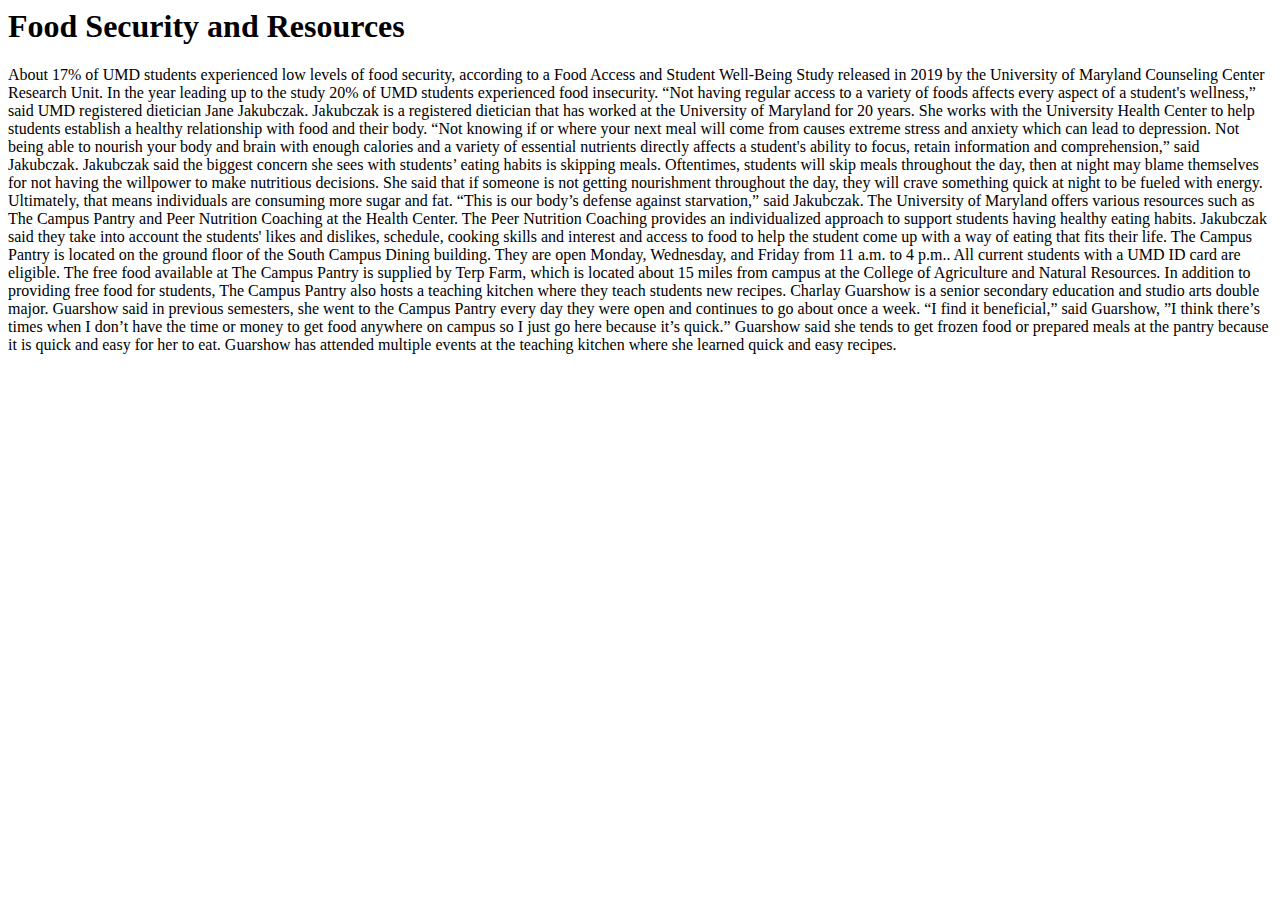
==== final/index.html @ 4236d29e "commit" ====
<html lang="en">

<head>
    <meta charset="UTF-8">
    <meta name="viewport" content="width=device-width, initial-scale=1.0">
    <meta http-equiv="X-UA-Compatible" content="ie=edge">
    <title>Food security</title>
    <meta name="description" content="About 17% of UMD students experienced low levels of food security, according to a Food Access and Student Well-Being Study released in 2019 by the University of Maryland Counseling Center Research Unit. In the year leading up to the study 20% of UMD students experienced food insecurity.

    ">
    <!--fonts-->



    <!--css-->
    <link rel="stylesheet" href="css/final.css">

    <link href="https://cdn.jsdelivr.net/npm/bootstrap@5.3.2/dist/css/bootstrap.min.css" rel="stylesheet"
        integrity="sha384-T3c6CoIi6uLrA9TneNEoa7RxnatzjcDSCmG1MXxSR1GAsXEV/Dwwykc2MPK8M2HN" crossorigin="anonymous">
    <link rel="stylesheet" href="css/final.css">
</head>

<body>
    <div class="container">
    <h1>Food Security and Resources</h1>
    <p>About 17% of UMD students experienced low levels of food security, according to a Food Access and Student
        Well-Being Study released in 2019 by the University of Maryland Counseling Center Research Unit. In the year
        leading up to the study 20% of UMD students experienced food insecurity.

        “Not having regular access to a variety of foods affects every aspect of a student's wellness,” said UMD
        registered dietician Jane Jakubczak.

        Jakubczak is a registered dietician that has worked at the University of Maryland for 20 years. She works with
        the University Health Center to help students establish a healthy relationship with food and their body.

        “Not knowing if or where your next meal will come from causes extreme stress and anxiety which can lead to
        depression. Not being able to nourish your body and brain with enough calories and a variety of essential
        nutrients directly affects a student's ability to focus, retain information and comprehension,” said Jakubczak.

        Jakubczak said the biggest concern she sees with students’ eating habits is skipping meals. Oftentimes, students
        will skip meals throughout the day, then at night may blame themselves for not having the willpower to make
        nutritious decisions.

        She said that if someone is not getting nourishment throughout the day, they will crave something quick at night
        to be fueled with energy. Ultimately, that means individuals are consuming more sugar and fat.

        “This is our body’s defense against starvation,” said Jakubczak.

        The University of Maryland offers various resources such as The Campus Pantry and Peer Nutrition Coaching at the
        Health Center.

        The Peer Nutrition Coaching provides an individualized approach to support students having healthy eating
        habits. Jakubczak said they take into account the students' likes and dislikes, schedule, cooking skills and
        interest and access to food to help the student come up with a way of eating that fits their life.

        The Campus Pantry is located on the ground floor of the South Campus Dining building. They are open Monday,
        Wednesday, and Friday from 11 a.m. to 4 p.m.. All current students with a UMD ID card are eligible.

        The free food available at The Campus Pantry is supplied by Terp Farm, which is located about 15 miles from
        campus at the College of Agriculture and Natural Resources.

        In addition to providing free food for students, The Campus Pantry also hosts a teaching kitchen where they
        teach students new recipes.

        Charlay Guarshow is a senior secondary education and studio arts double major. Guarshow said in previous
        semesters, she went to the Campus Pantry every day they were open and continues to go about once a week.

        “I find it beneficial,” said Guarshow, ”I think there’s times when I don’t have the time or money to get food
        anywhere on campus so I just go here because it’s quick.”

        Guarshow said she tends to get frozen food or prepared meals at the pantry because it is quick and easy for her
        to eat. Guarshow has attended multiple events at the teaching kitchen where she learned quick and easy recipes.
    </div>
    </p>
</body>
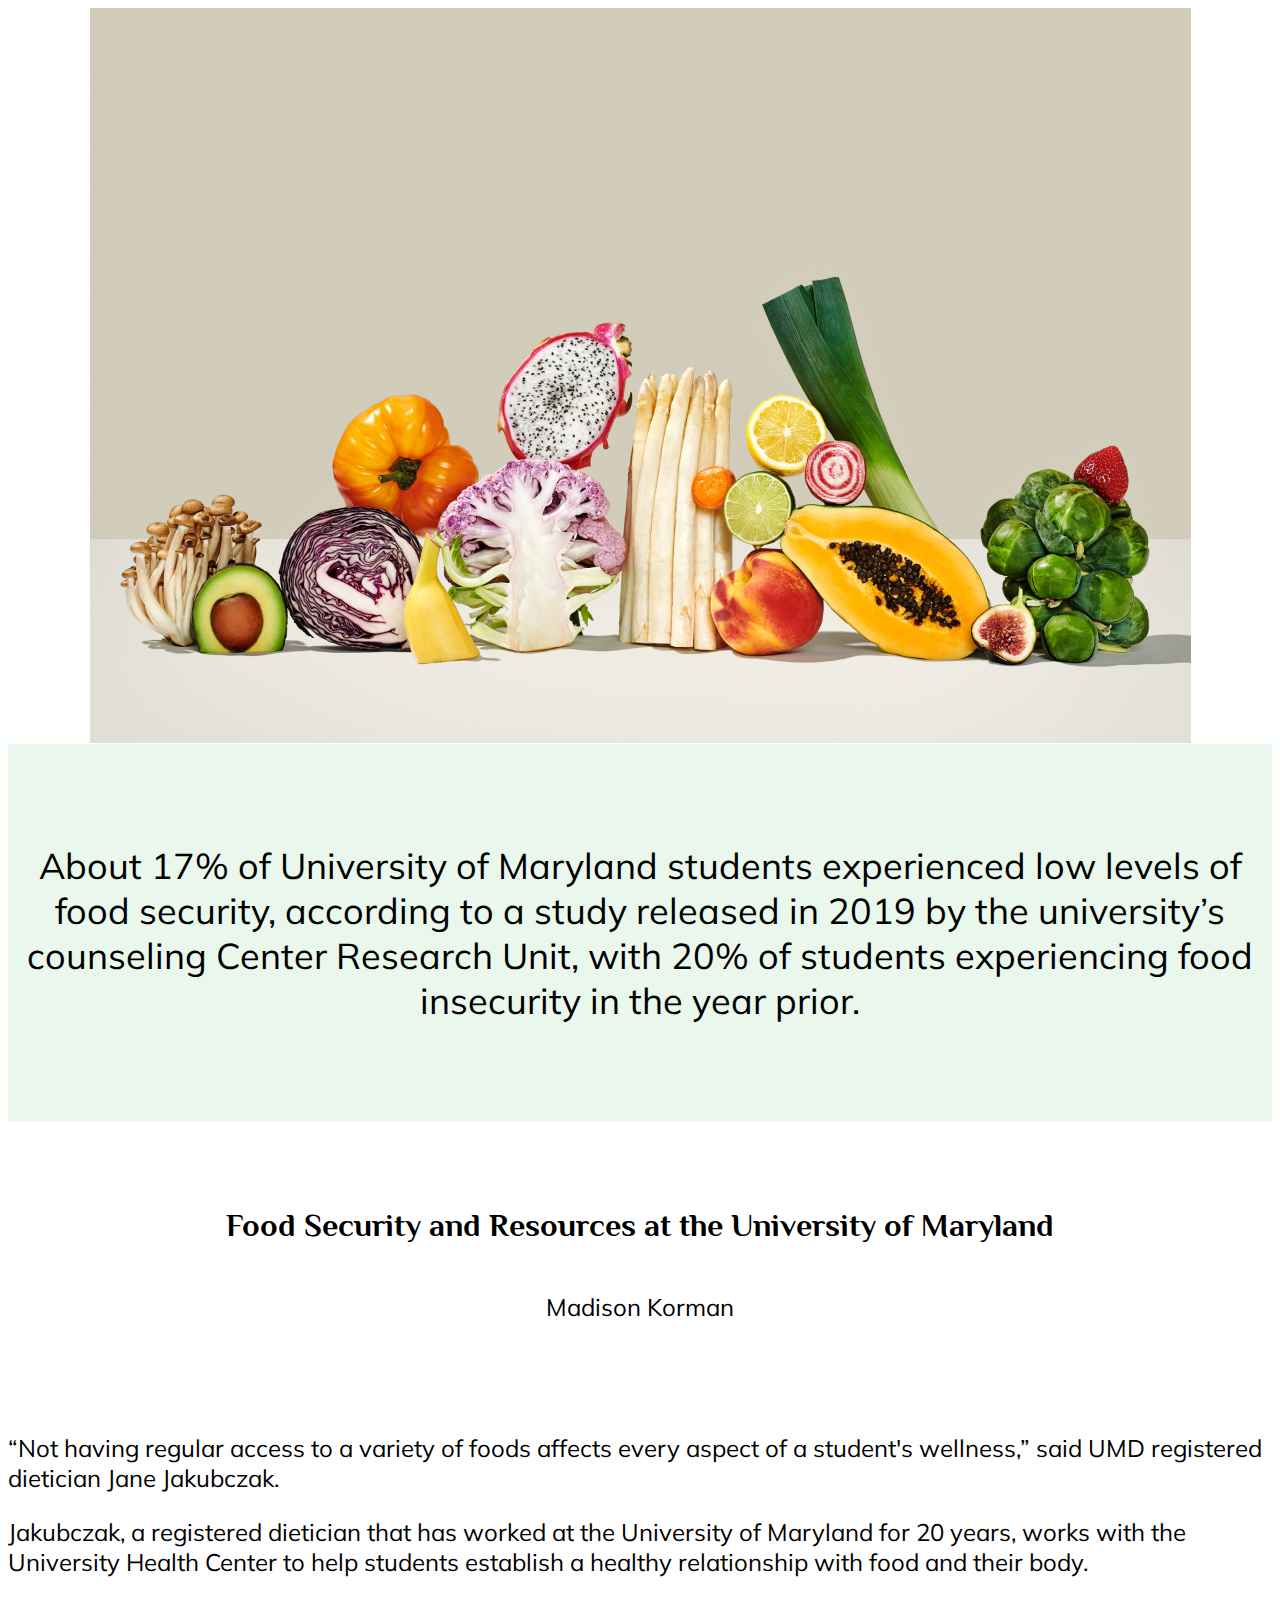
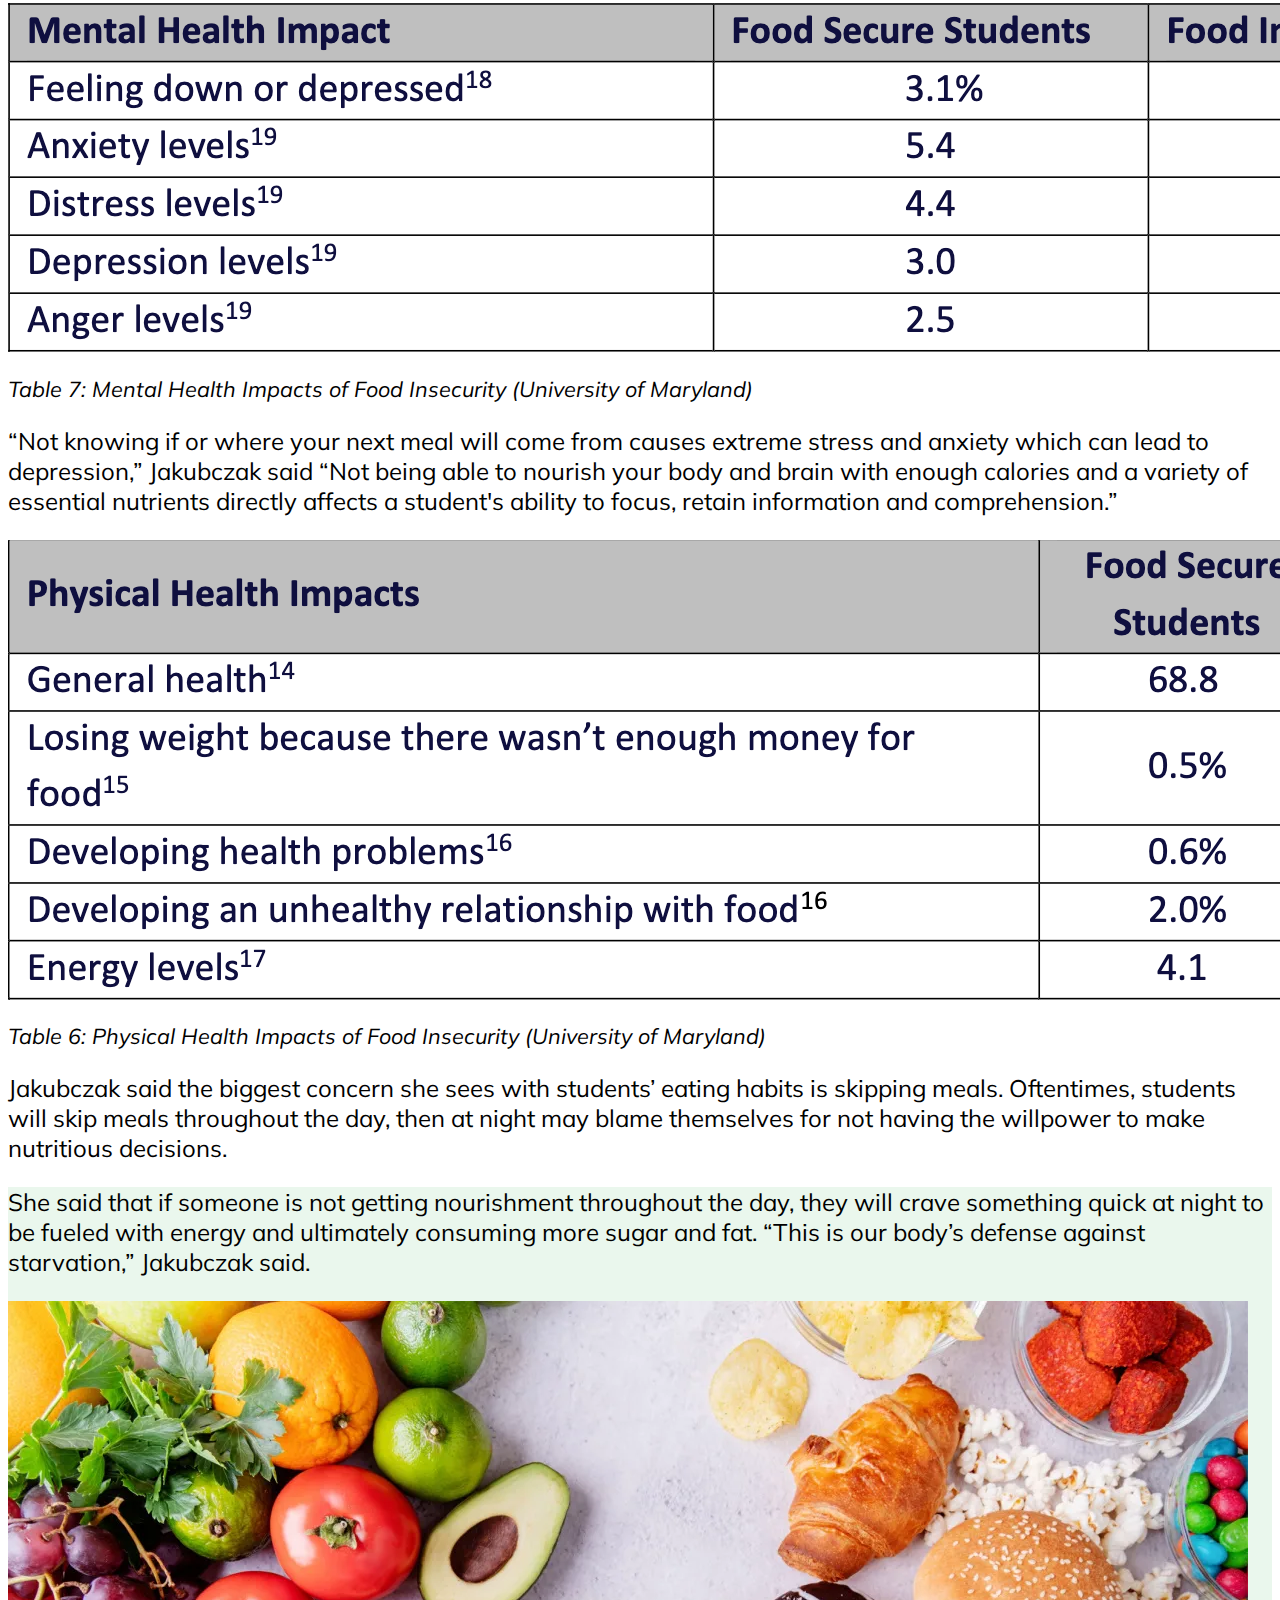
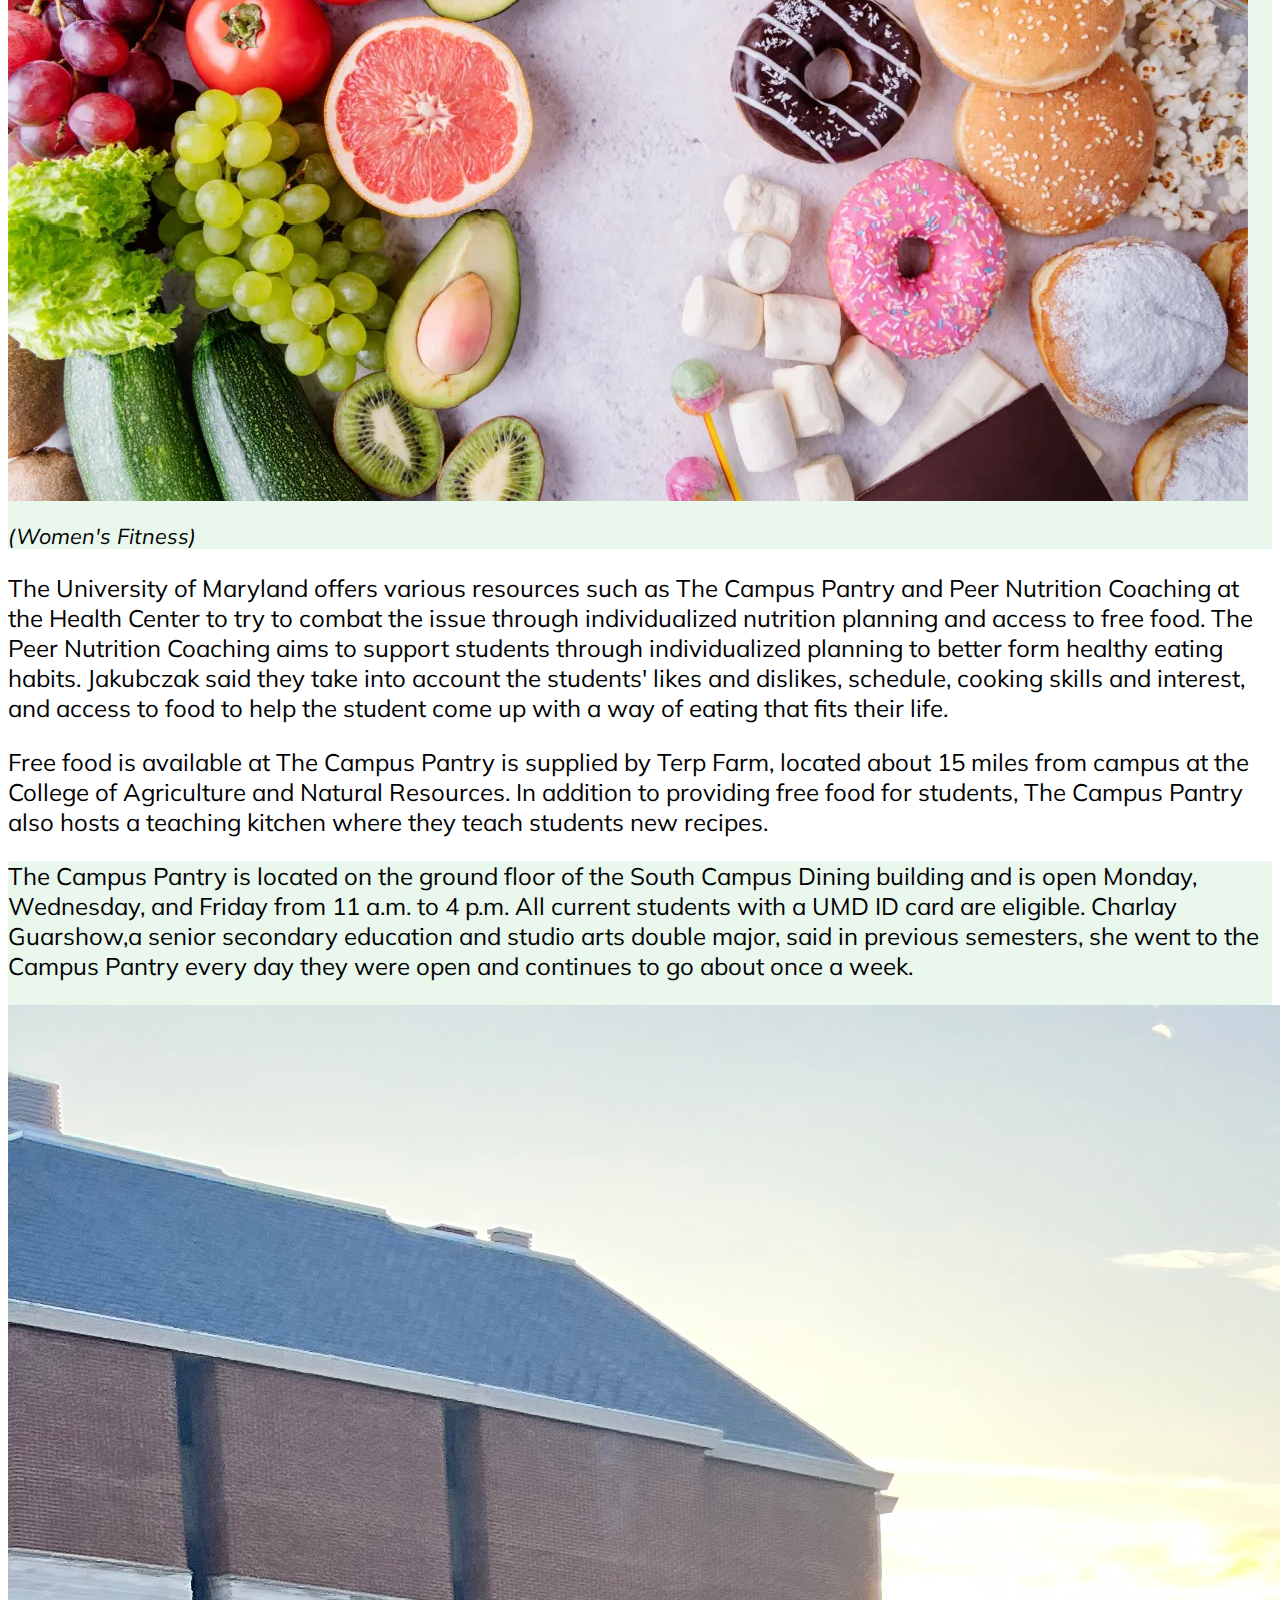
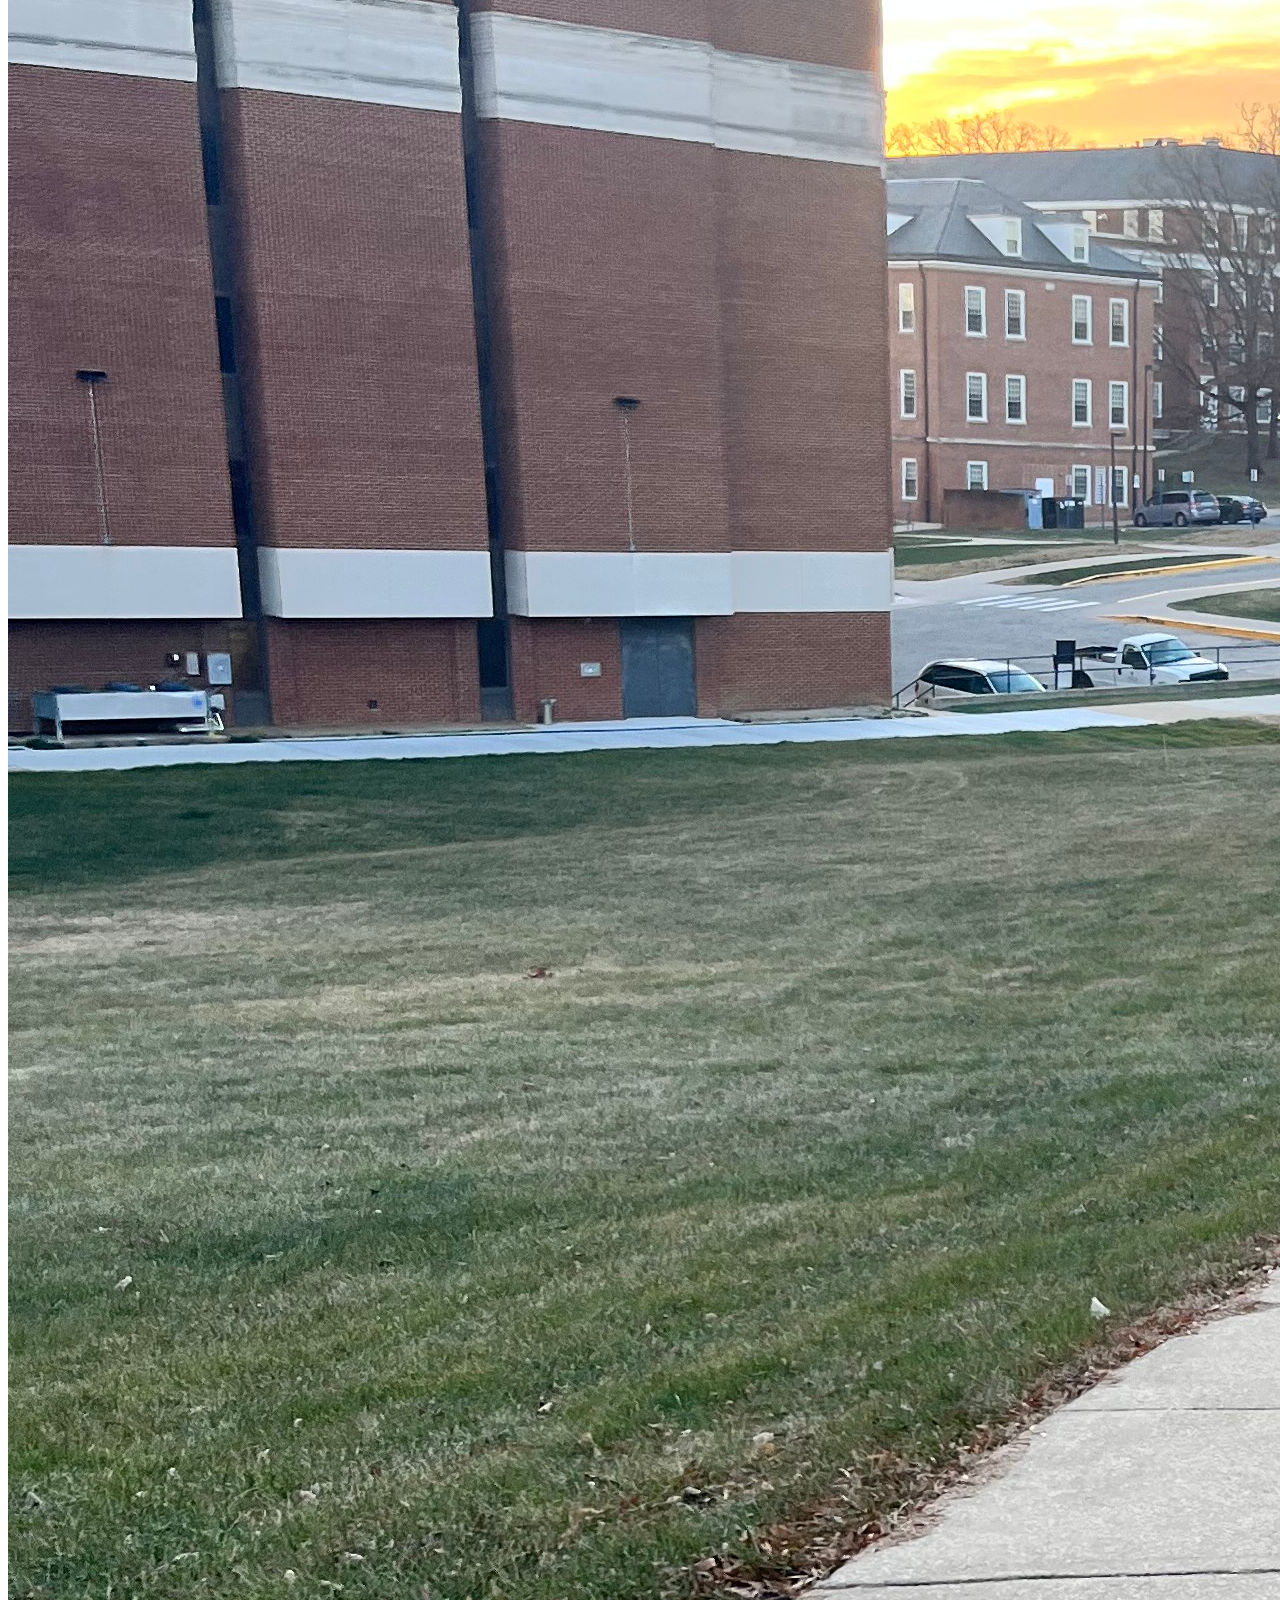
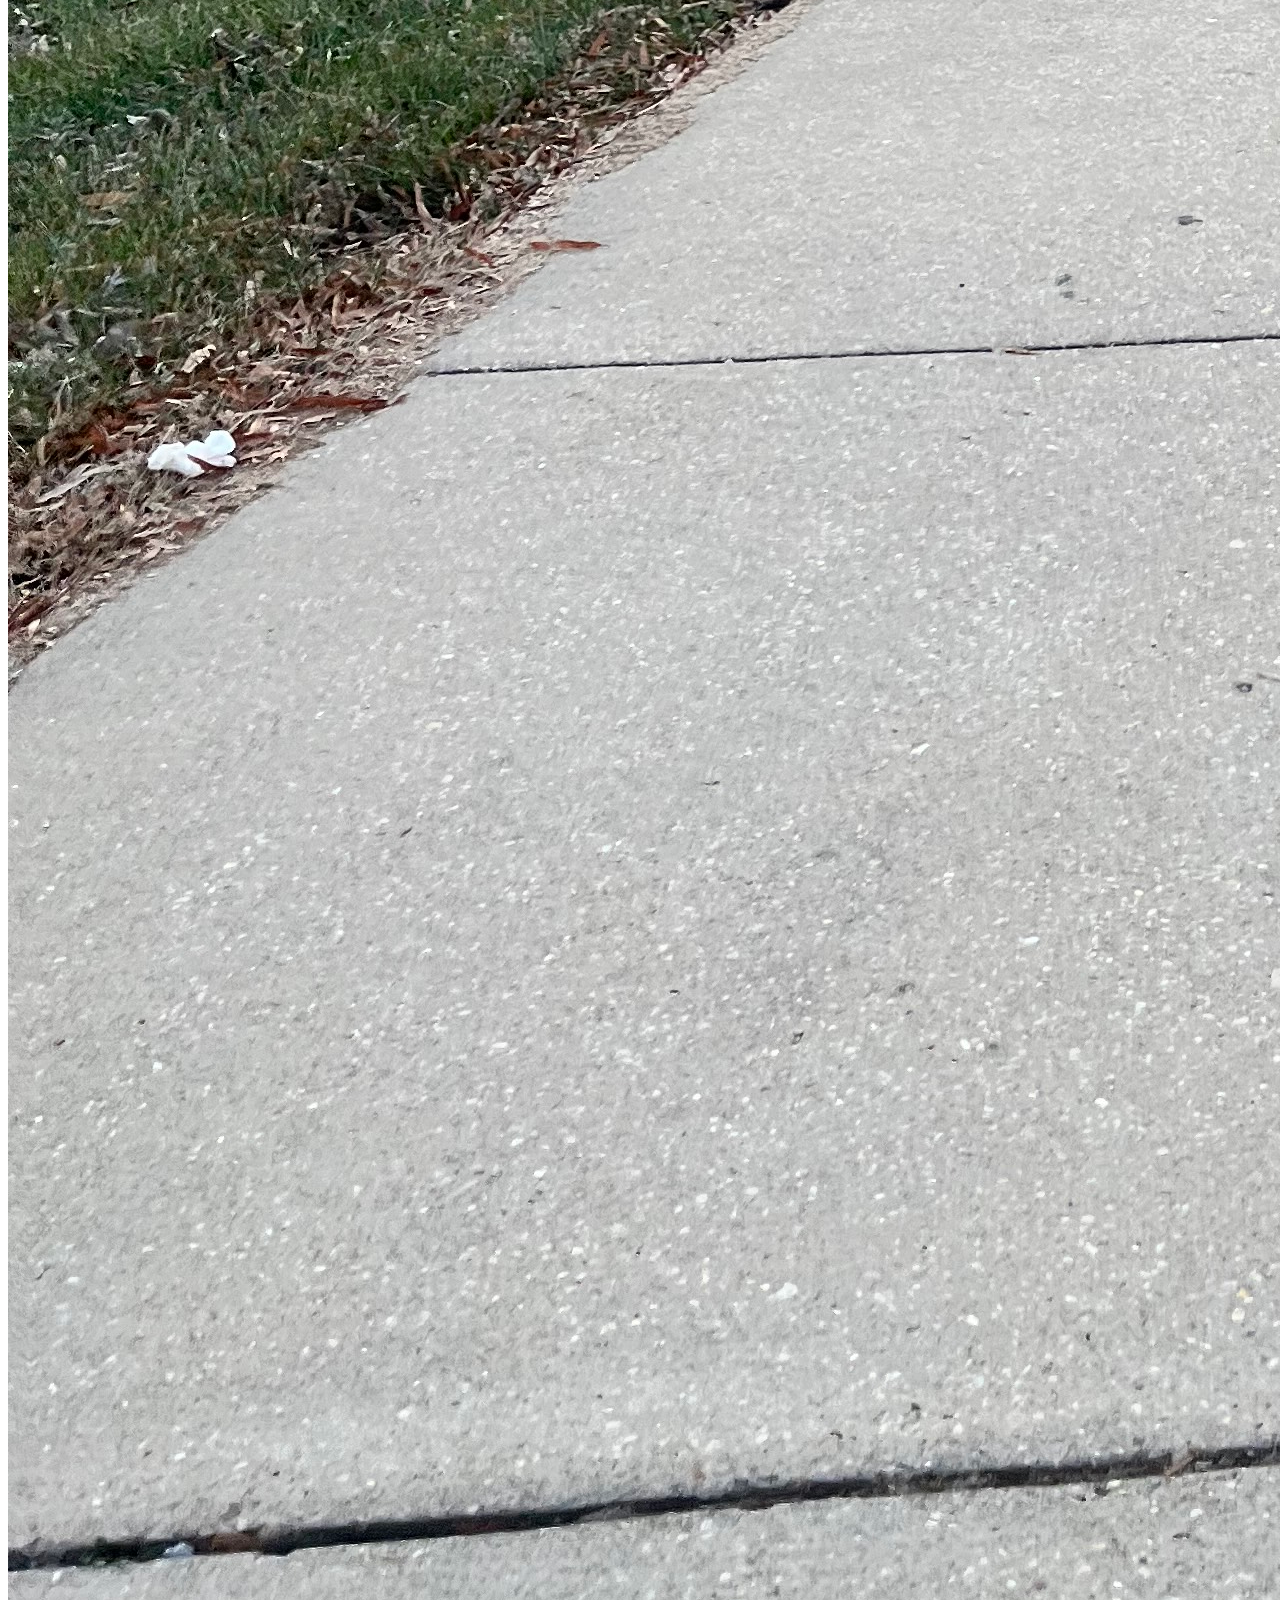
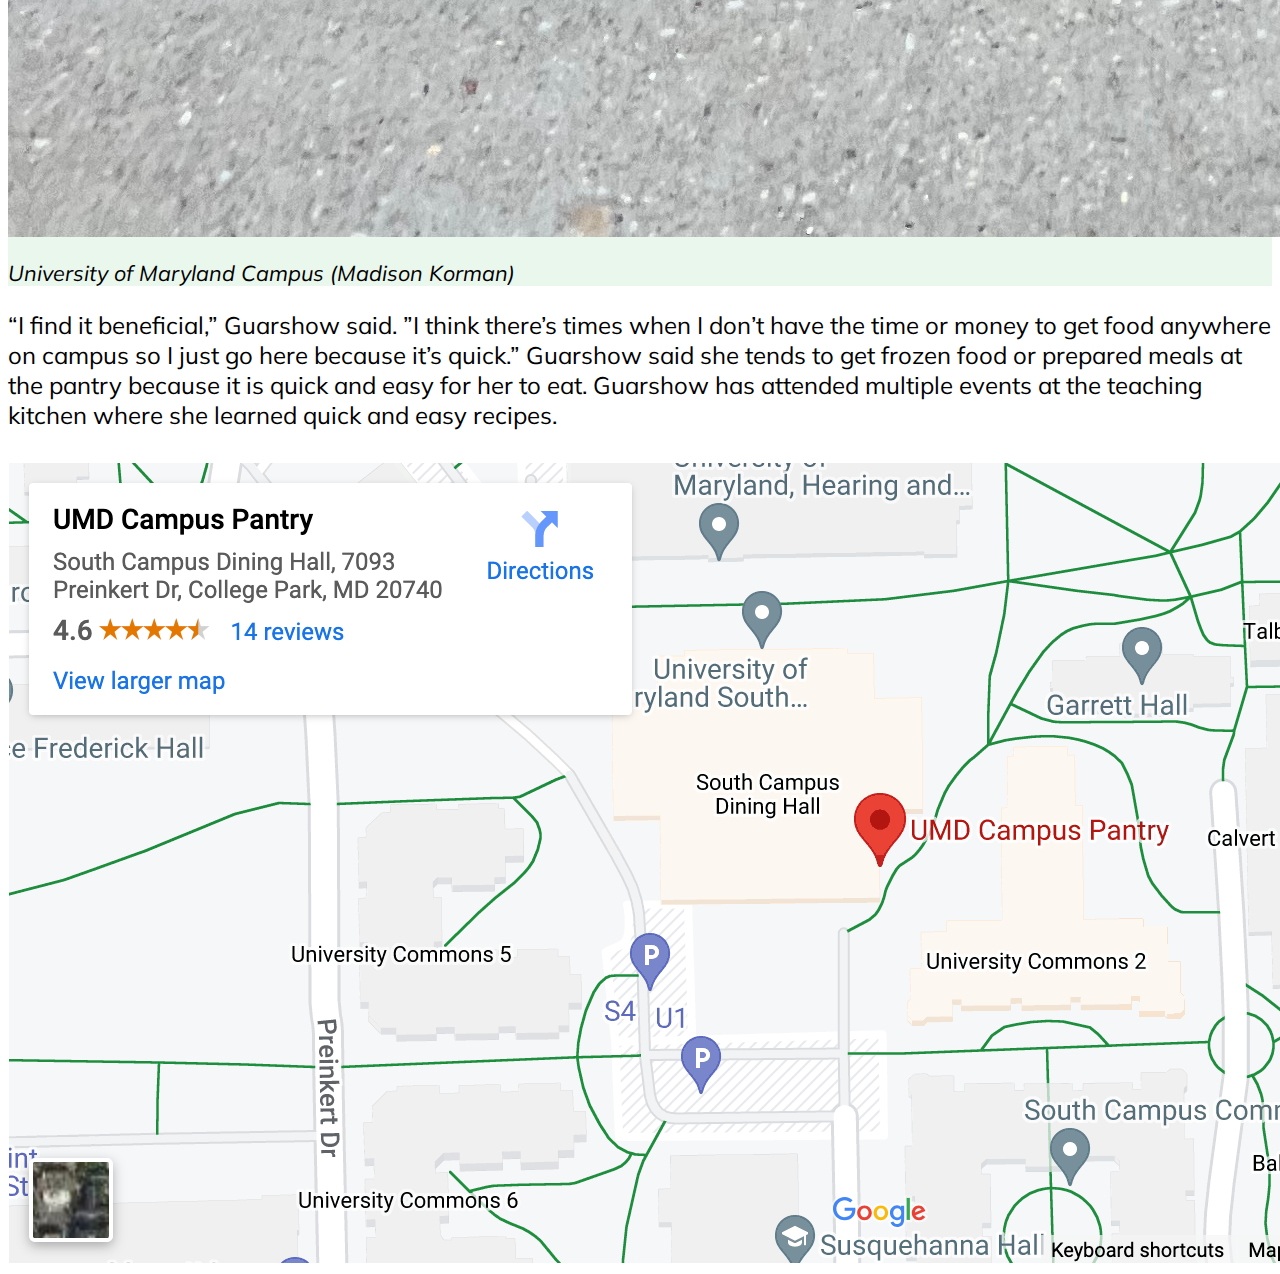
==== commit 9d299575: "commit" ====
--- a/final/index.html
+++ b/final/index.html
@@ -4,72 +4,126 @@
     <meta charset="UTF-8">
     <meta name="viewport" content="width=device-width, initial-scale=1.0">
     <meta http-equiv="X-UA-Compatible" content="ie=edge">
-    <title>Food security</title>
+    <title>Food Security</title>
     <meta name="description" content="About 17% of UMD students experienced low levels of food security, according to a Food Access and Student Well-Being Study released in 2019 by the University of Maryland Counseling Center Research Unit. In the year leading up to the study 20% of UMD students experienced food insecurity.
 
     ">
     <!--fonts-->
 
-
+    <link rel="preconnect" href="https://fonts.googleapis.com">
+    <link rel="preconnect" href="https://fonts.gstatic.com" crossorigin>
+    <link href="https://fonts.googleapis.com/css2?family=Philosopher:ital,wght@0,400;0,700;1,400;1,700&display=swap"
+        rel="stylesheet">
+    <link
+        href="https://fonts.googleapis.com/css2?family=Mulish:ital,wght@0,200;0,300;0,400;0,500;0,600;0,700;0,800;0,900;0,1000;1,200;1,300;1,400;1,500;1,600;1,700;1,800;1,900;1,1000&display=swap"
+        rel="stylesheet">
 
     <!--css-->
     <link rel="stylesheet" href="css/final.css">
 
     <link href="https://cdn.jsdelivr.net/npm/bootstrap@5.3.2/dist/css/bootstrap.min.css" rel="stylesheet"
         integrity="sha384-T3c6CoIi6uLrA9TneNEoa7RxnatzjcDSCmG1MXxSR1GAsXEV/Dwwykc2MPK8M2HN" crossorigin="anonymous">
-    <link rel="stylesheet" href="css/final.css">
+
 </head>
 
 <body>
+    <header>
+        <img src="img/firsthealthy.png" alt="healthy" class="img-fluid">
+    </header>
+    <div class="pad">
+        <p>
+            About 17% of University of Maryland students experienced low levels of food security, according to a
+            study
+            released in 2019 by the university’s counseling Center Research Unit, with 20% of students experiencing
+            food
+            insecurity in the year prior.
+        </p>
+    </div>
     <div class="container">
-    <h1>Food Security and Resources</h1>
-    <p>About 17% of UMD students experienced low levels of food security, according to a Food Access and Student
-        Well-Being Study released in 2019 by the University of Maryland Counseling Center Research Unit. In the year
-        leading up to the study 20% of UMD students experienced food insecurity.
 
-        “Not having regular access to a variety of foods affects every aspect of a student's wellness,” said UMD
-        registered dietician Jane Jakubczak.
+        <h1>Food Security and Resources at the University of Maryland</h1>
+        <div class="name">
+            <p>Madison Korman</p>
+        </div>
+        <p>
+            “Not having regular access to a variety of foods affects every aspect of a student's wellness,” said UMD
+            registered dietician Jane Jakubczak.</p>
+        <p>Jakubczak, a registered dietician that has worked at the University of Maryland for 20 years, works with the
+            University Health Center to help students establish a healthy relationship with food and their body.</p>
+        <img src="img/chart2.png" alt="chart 2" class="img-fluid">
+        <div class="caption">
+            <p>Table 7: Mental Health Impacts of Food Insecurity (University of Maryland)</p>
+        </div>
+        <p>“Not knowing if or where your next meal will come from causes extreme stress and anxiety which can lead to
+            depression,” Jakubczak said “Not being able to nourish your body and brain with enough calories and a
+            variety of essential nutrients directly affects a student's ability to focus, retain information and
+            comprehension.” </p>
+        <img src="img/chart1.png"
+            alt="chrome-extension://bdfcnmeidppjeaggnmidamkiddifkdib/viewer.html?file=https://studentaffairs.umd.edu/sites/default/files/2021-11/Food%20Access%20%26%20Student%20Well-being%20Study%20Report_September2019.pdf"
+            class="img-fluid">
+        <div class="caption">
+            <p>Table 6: Physical Health Impacts of Food Insecurity (University of Maryland)</p>
+        </div>
+        <p>
+            Jakubczak said the biggest concern she sees with students’ eating habits is skipping meals. Oftentimes,
+            students will skip meals throughout the day, then at night may blame themselves for not having the willpower
+            to make nutritious decisions.</p>
+        <div class="row">
+            <div class="col-sm-6">
+                <p>
+                    She said that if someone is not getting nourishment throughout the day, they will crave something
+                    quick at
+                    night to be fueled with energy and ultimately consuming more sugar and fat.
+                    “This is our body’s defense against starvation,” Jakubczak said.</p>
+            </div>
+            <div class="col-sm-6">
+                <img src="img/sugarfat.webp" alt="sugar" class="img-fluid">
+                <div class="caption">
+                    <p>(Women's Fitness)</p>
+                </div>
+            </div>
+        </div>
+        <p>
+            The University of Maryland offers various resources such as The Campus Pantry and Peer Nutrition Coaching at
+            the Health Center to try to combat the issue through individualized nutrition planning and access to free
+            food. The Peer Nutrition Coaching aims to support students through individualized planning to better form
+            healthy
+            eating habits. Jakubczak said they take into account the students' likes and dislikes, schedule, cooking
+            skills and interest, and access to food to help the student come up with a way of eating that fits their
+            life.</p>
+        <p>
+            Free food is available at The Campus Pantry is supplied by Terp Farm, located about 15 miles from campus at
+            the College of Agriculture and Natural Resources.
+            In addition to providing free food for students, The Campus Pantry also hosts a teaching kitchen where they
+            teach students new recipes.</p>
+        <div class="row">
+            <div class="col-sm-6">
+                <p>
+                    The Campus Pantry is located on the ground floor of the South Campus Dining building and is open
+                    Monday,
+                    Wednesday, and Friday from 11 a.m. to 4 p.m. All current students with a UMD ID card are eligible.
+                    Charlay Guarshow,a senior secondary education and studio arts double major, said in previous
+                    semesters, she
+                    went to the Campus Pantry every day they were open and continues to go about once a week.</p>
+            </div>
+            <div class="col-sm-6">
 
-        Jakubczak is a registered dietician that has worked at the University of Maryland for 20 years. She works with
-        the University Health Center to help students establish a healthy relationship with food and their body.
+                <img src="img/campus.jpeg" alt="campus" class="img-fluid">
+                <div class="caption">
+                    <p>University of Maryland Campus (Madison Korman)</p>
+                </div>
+            </div>
+        </div>
+        <p>
+            “I find it beneficial,” Guarshow said. ”I think there’s times when I don’t have the time or money to get
+            food anywhere on campus so I just go here because it’s quick.”
+            Guarshow said she tends to get frozen food or prepared meals at the pantry because it is quick and easy for
+            her to eat. Guarshow has attended multiple events at the teaching kitchen where she learned quick and easy
+            recipes. </p>
 
-        “Not knowing if or where your next meal will come from causes extreme stress and anxiety which can lead to
-        depression. Not being able to nourish your body and brain with enough calories and a variety of essential
-        nutrients directly affects a student's ability to focus, retain information and comprehension,” said Jakubczak.
+    </div>
+    <img src="img/map.png" alt="Campus Pantry Map" class="img-fluid">
 
-        Jakubczak said the biggest concern she sees with students’ eating habits is skipping meals. Oftentimes, students
-        will skip meals throughout the day, then at night may blame themselves for not having the willpower to make
-        nutritious decisions.
+</body>
 
-        She said that if someone is not getting nourishment throughout the day, they will crave something quick at night
-        to be fueled with energy. Ultimately, that means individuals are consuming more sugar and fat.
-
-        “This is our body’s defense against starvation,” said Jakubczak.
-
-        The University of Maryland offers various resources such as The Campus Pantry and Peer Nutrition Coaching at the
-        Health Center.
-
-        The Peer Nutrition Coaching provides an individualized approach to support students having healthy eating
-        habits. Jakubczak said they take into account the students' likes and dislikes, schedule, cooking skills and
-        interest and access to food to help the student come up with a way of eating that fits their life.
-
-        The Campus Pantry is located on the ground floor of the South Campus Dining building. They are open Monday,
-        Wednesday, and Friday from 11 a.m. to 4 p.m.. All current students with a UMD ID card are eligible.
-
-        The free food available at The Campus Pantry is supplied by Terp Farm, which is located about 15 miles from
-        campus at the College of Agriculture and Natural Resources.
-
-        In addition to providing free food for students, The Campus Pantry also hosts a teaching kitchen where they
-        teach students new recipes.
-
-        Charlay Guarshow is a senior secondary education and studio arts double major. Guarshow said in previous
-        semesters, she went to the Campus Pantry every day they were open and continues to go about once a week.
-
-        “I find it beneficial,” said Guarshow, ”I think there’s times when I don’t have the time or money to get food
-        anywhere on campus so I just go here because it’s quick.”
-
-        Guarshow said she tends to get frozen food or prepared meals at the pantry because it is quick and easy for her
-        to eat. Guarshow has attended multiple events at the teaching kitchen where she learned quick and easy recipes.
-    </div>
-    </p>
-</body>+</html>--- a/final/css/final.css
+++ b/final/css/final.css
@@ -0,0 +1,42 @@
+p {
+    font-family: 'Mulish', sans-serif;
+    font-size: 1.5em;
+}
+
+h1 {
+    font-family: 'Philosopher', sans-serif;
+    text-align: center;
+    font-size: 2em;
+    padding-top: 5%;
+    padding-bottom: 2%;
+}
+
+.pad {
+    padding-top: 5%;
+    padding-bottom: 5%;
+    background-color: #EAF7ED;
+    text-align: center;
+    font-size: 1.5em;
+
+}
+
+header {
+    min-width: 100%;
+    text-align: center;
+}
+
+.row {
+    background-color: #EAF7ED;
+}
+
+.caption {
+    font-style: italic;
+    font-size: .9em;
+}
+
+.name {
+    text-align: center;
+    font-family: 'Philosopher', sans-serif;
+
+    padding-bottom: 5%;
+}